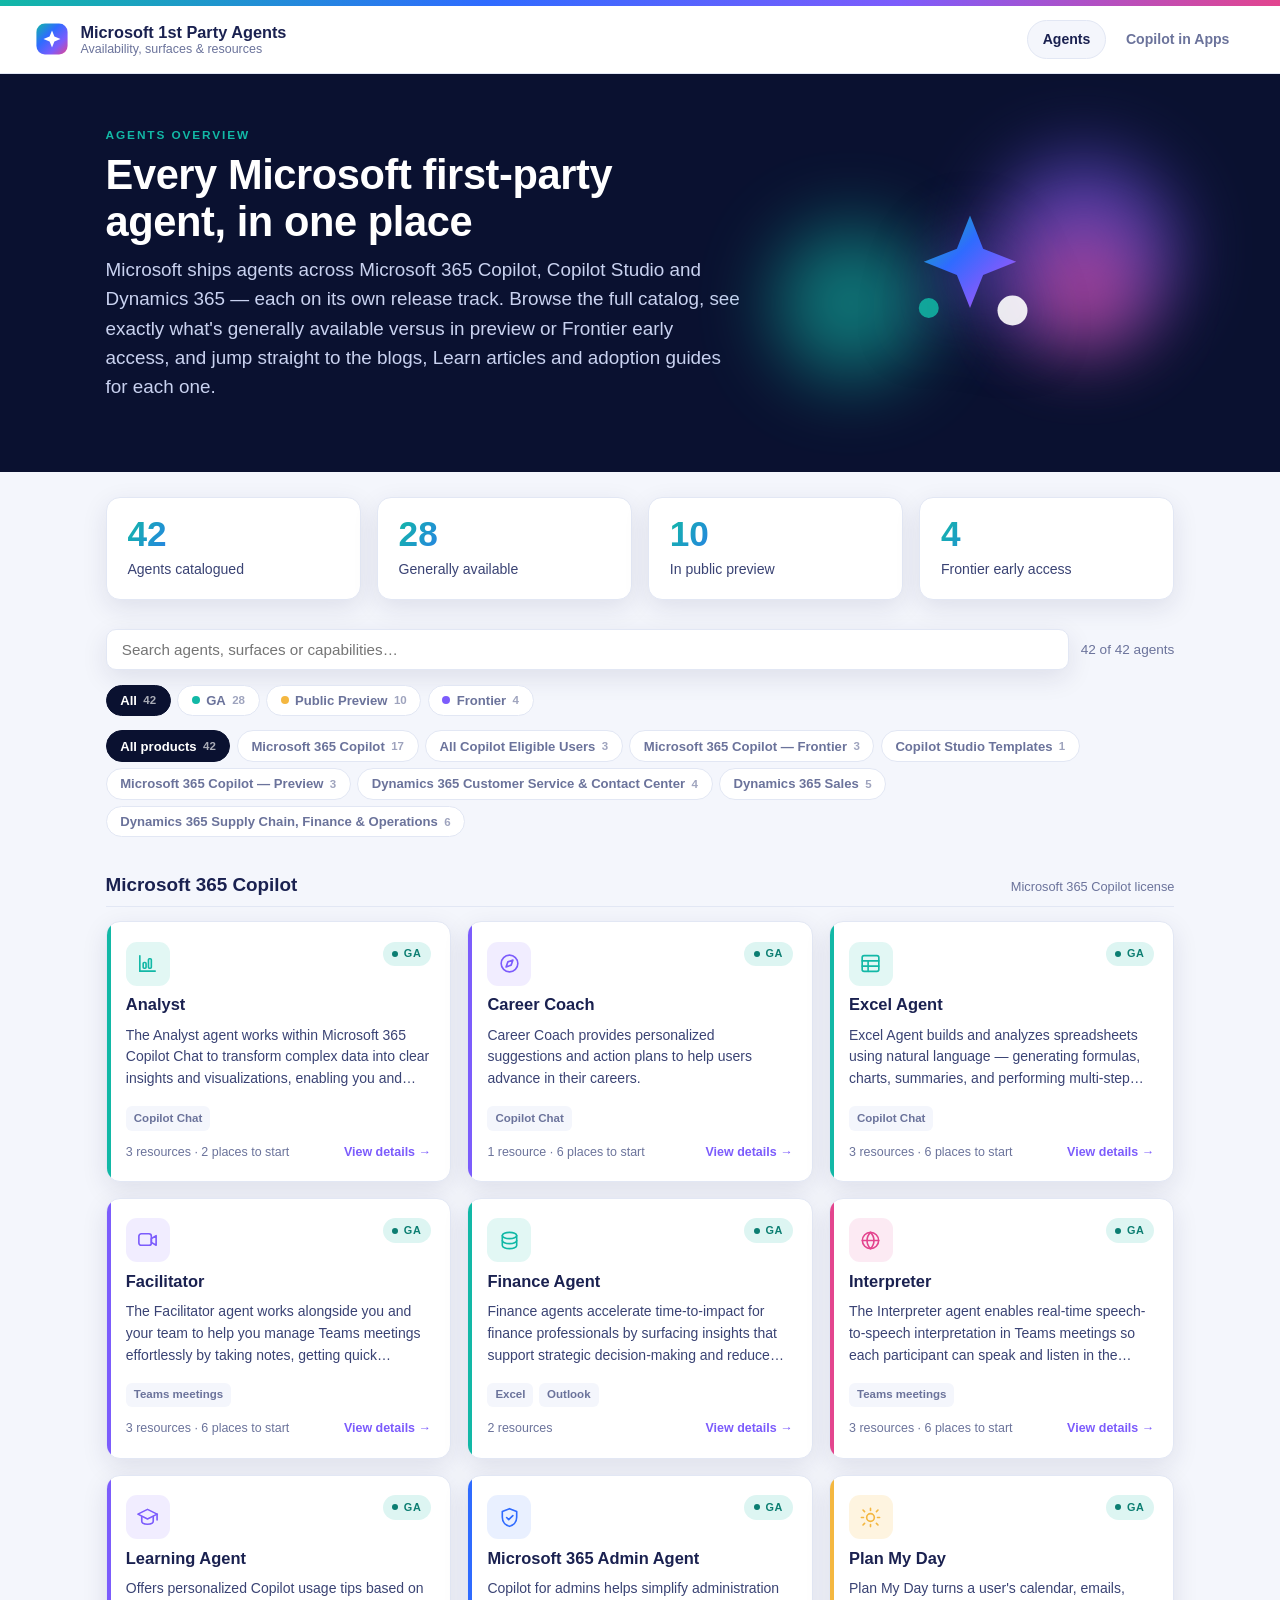
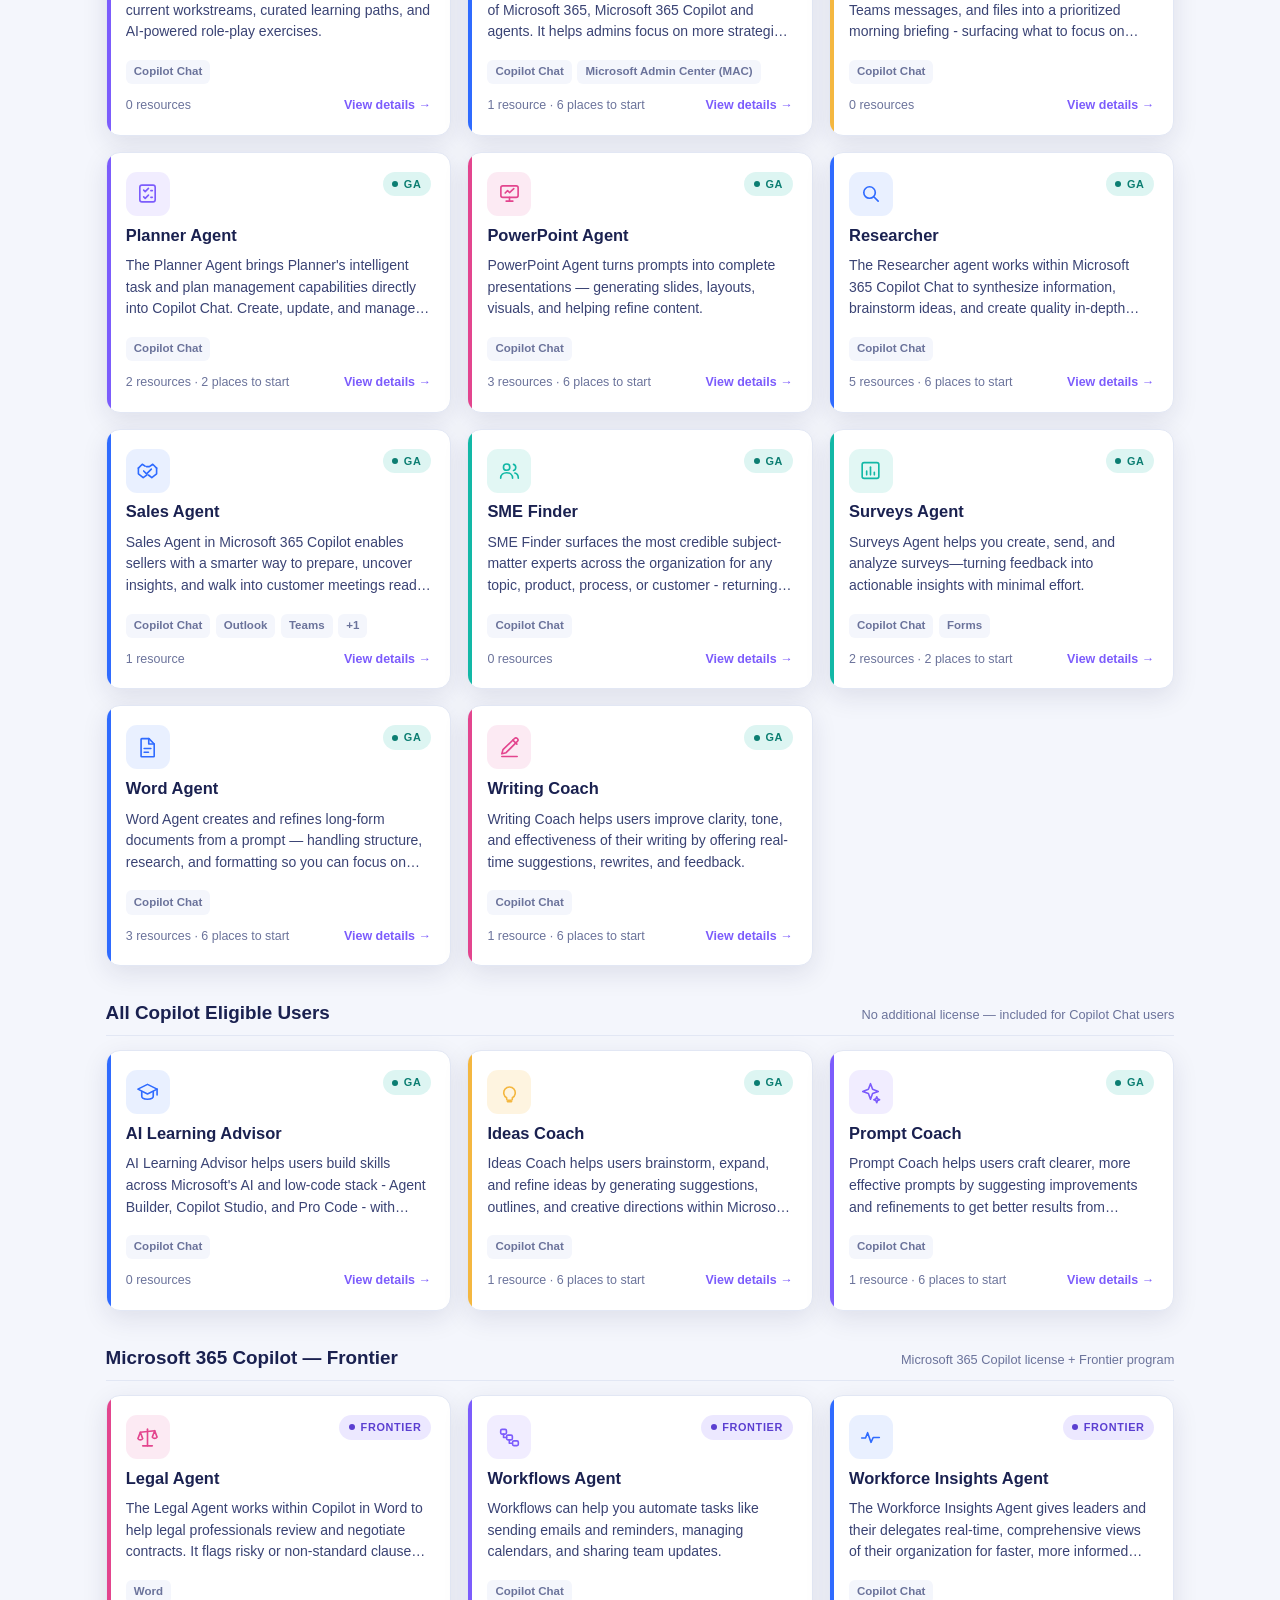
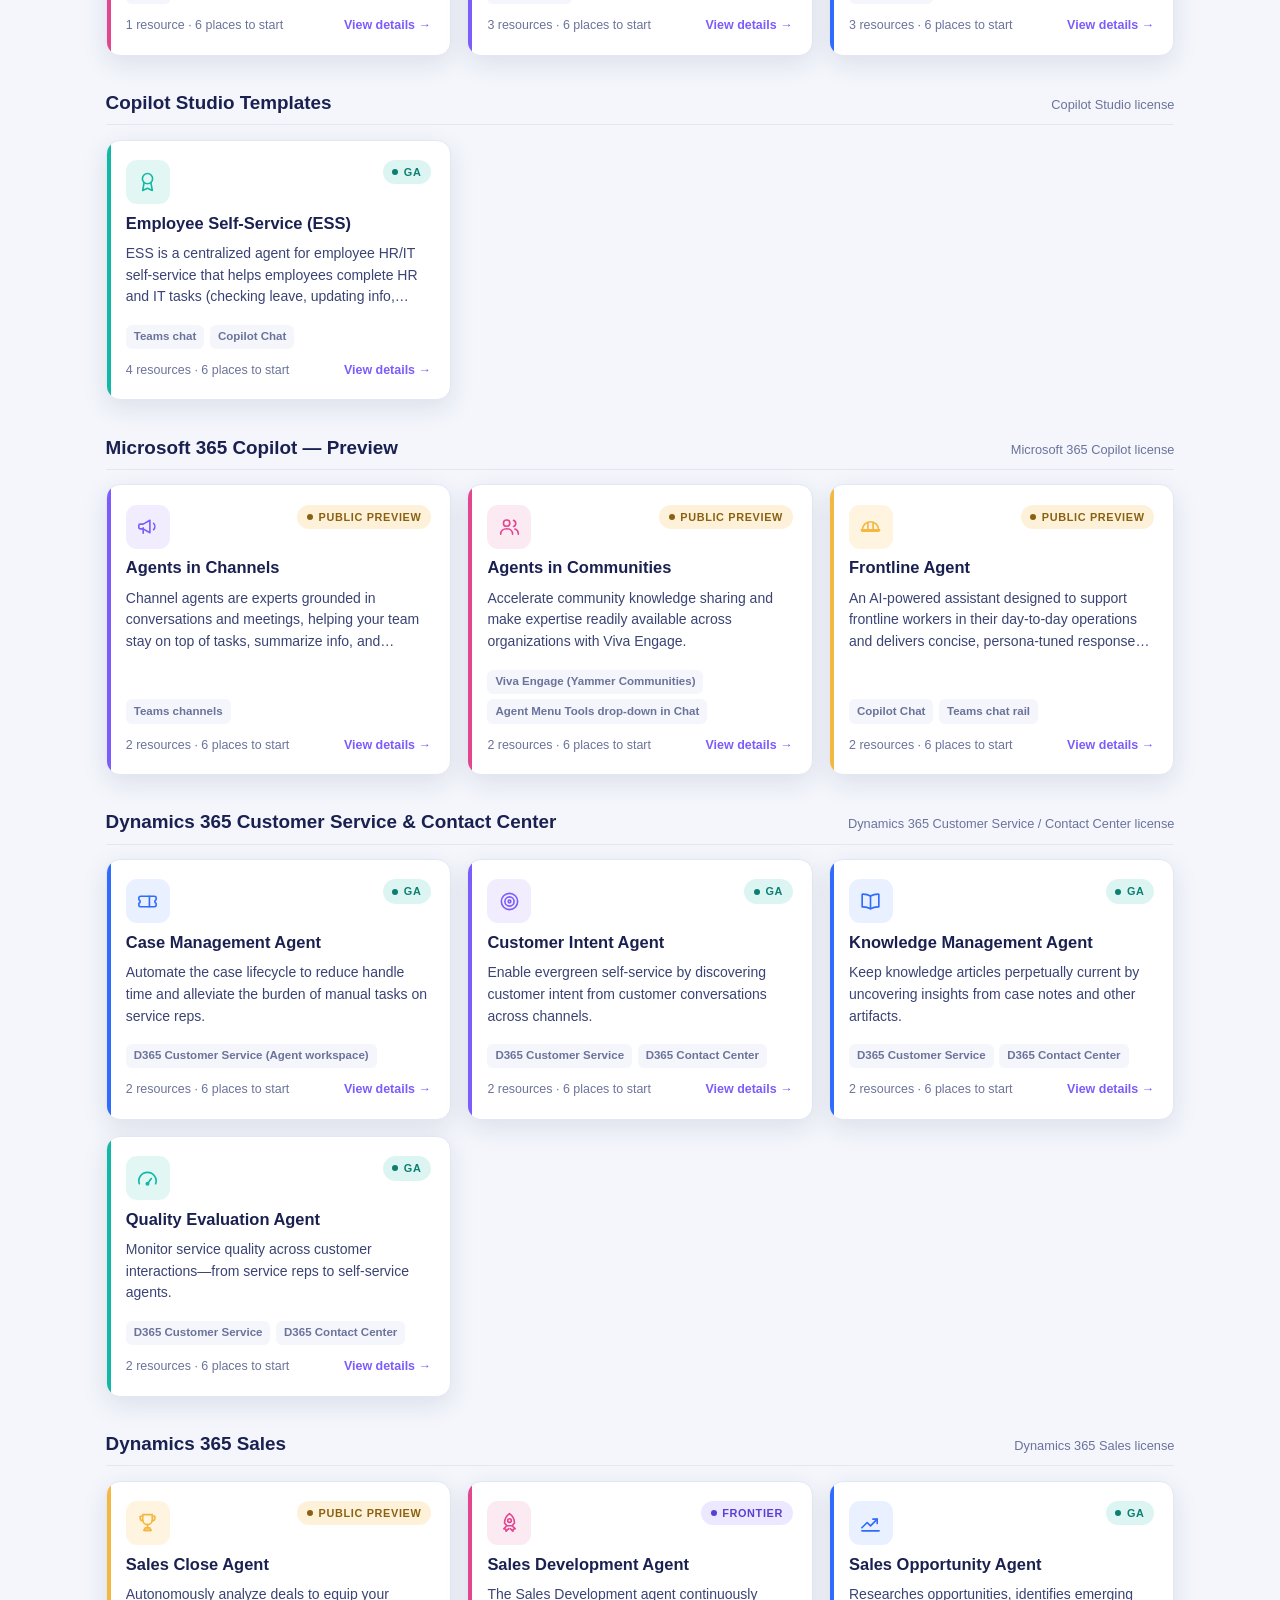
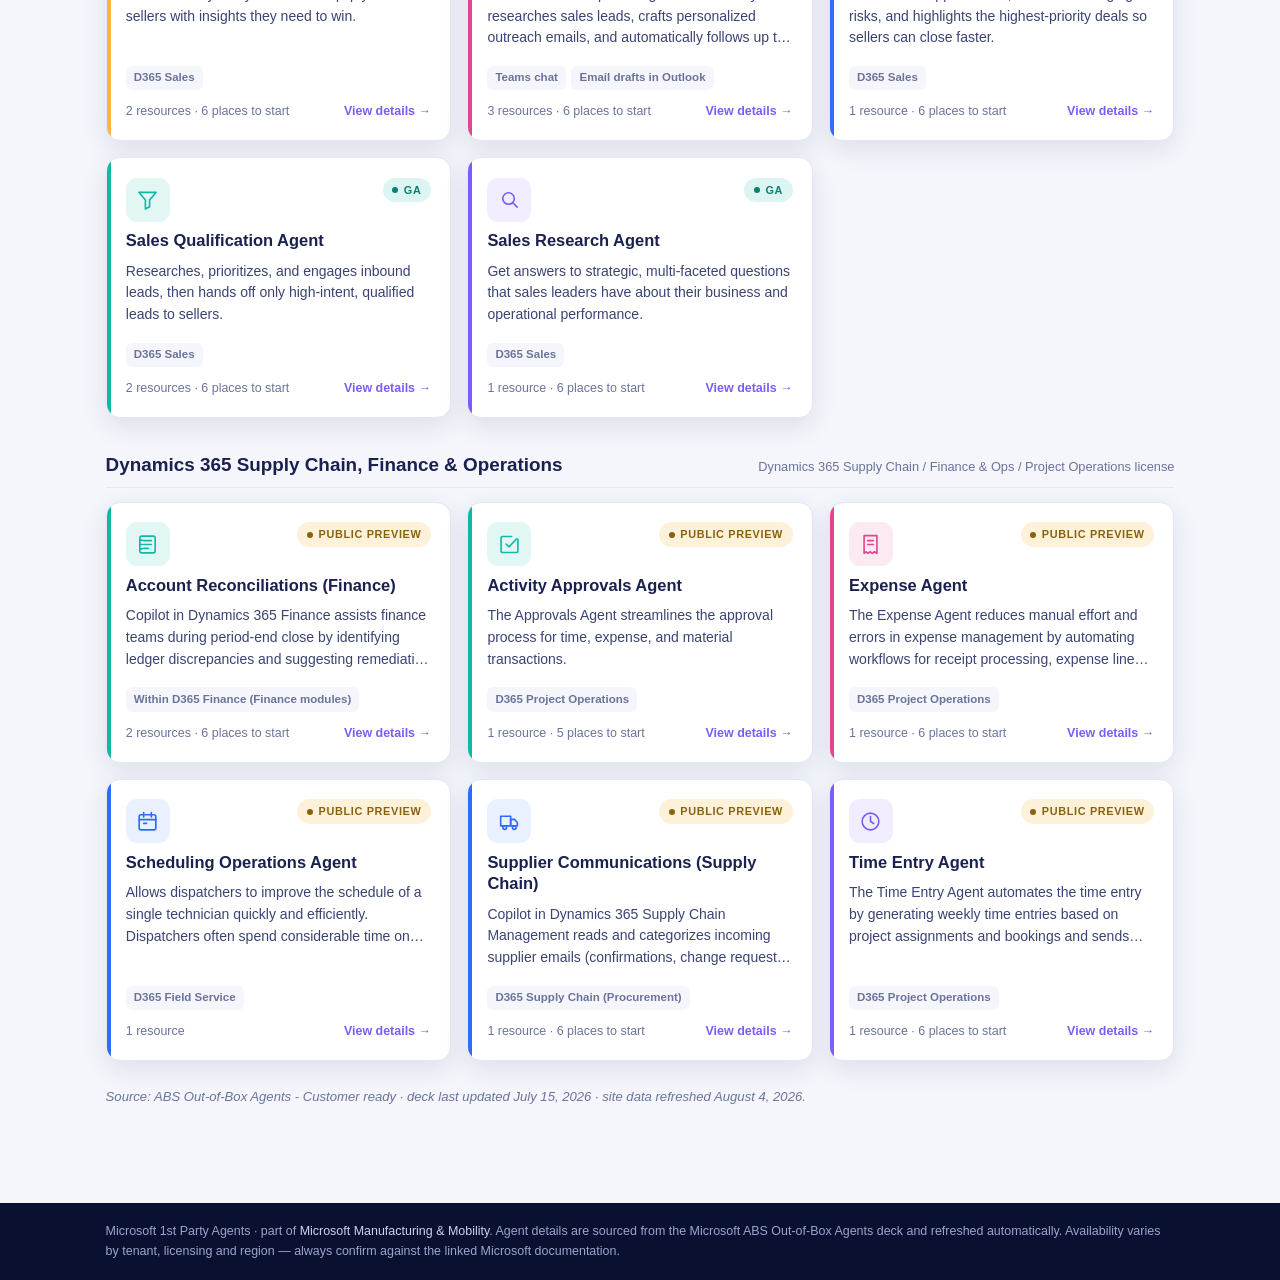
==== index.html @ 52e4d9c3 "Reword agent card and detail labels Cards now read 'places to start' instead of 'capabilities', and " ====
<!DOCTYPE html>
<html lang="en">
<head>
<meta charset="utf-8">
<meta name="viewport" content="width=device-width,initial-scale=1">
<title>Microsoft 1st Party Agents</title>
<meta name="description" content="Catalog of Microsoft's first-party AI agents across Microsoft 365 Copilot, Copilot Studio and Dynamics 365 — with availability status, surfaces and resource links.">
<link rel="icon" href="assets/favicon.svg" type="image/svg+xml">
<link rel="stylesheet" href="assets/css/styles.css?v=20260805">
</head>
<body>
<div class="ribbon"></div>

<header class="site-header">
  <a class="brand" href="#/">
    <svg class="brand-glyph" viewBox="0 0 48 48" fill="none" aria-hidden="true">
      <defs><linearGradient id="bg" x1="0" y1="0" x2="1" y2="1">
        <stop offset="0" stop-color="#12B8A6"/><stop offset=".38" stop-color="#2F6BFF"/>
        <stop offset=".7" stop-color="#7C5CFC"/><stop offset="1" stop-color="#E3458E"/>
      </linearGradient></defs>
      <rect x="2" y="2" width="44" height="44" rx="12" fill="url(#bg)"/>
      <path d="M24 12l3.4 8.6L36 24l-8.6 3.4L24 36l-3.4-8.6L12 24l8.6-3.4z" fill="#fff"/>
    </svg>
    <span class="brand-text">
      <strong>Microsoft 1st Party Agents</strong>
      <span>Availability, surfaces &amp; resources</span>
    </span>
  </a>
  <nav class="site-nav" aria-label="Sections">
    <a href="index.html" aria-current="page" class="is-current">Agents</a>
    <a href="apps.html">Copilot in Apps</a>
  </nav>
</header>

<main class="container">

  <!-- ------------------------------------------------------------- list -->
  <div id="listView" class="view">
    <section class="hero">
      <div class="hero-copy">
        <span class="kicker">Agents Overview</span>
        <h1>Every Microsoft first-party agent, in one place</h1>
        <p class="lead">Microsoft ships agents across Microsoft 365 Copilot, Copilot Studio and
          Dynamics 365 — each on its own release track. Browse the full catalog, see exactly what's
          generally available versus in preview or Frontier early access, and jump straight to the
          blogs, Learn articles and adoption guides for each one.</p>
      </div>
      <div class="hero-art">
        <div class="orb orb-a"></div><div class="orb orb-b"></div><div class="orb orb-c"></div>
        <svg class="hero-glyph" viewBox="0 0 120 120" fill="none" aria-hidden="true">
          <defs><linearGradient id="hg" x1="0" y1="0" x2="1" y2="1">
            <stop offset="0" stop-color="#12B8A6"/><stop offset=".4" stop-color="#2F6BFF"/>
            <stop offset=".72" stop-color="#7C5CFC"/><stop offset="1" stop-color="#E3458E"/>
          </linearGradient></defs>
          <path d="M60 14l10.5 26.5L97 51 70.5 61.5 60 88 49.5 61.5 23 51l26.5-10.5z" fill="url(#hg)"/>
          <circle cx="94" cy="90" r="12" fill="#fff" opacity=".9"/>
          <circle cx="27" cy="88" r="8" fill="#12B8A6" opacity=".85"/>
        </svg>
      </div>
    </section>

    <div id="statRow" class="stat-row"></div>

    <div class="controls">
      <div class="search-row">
        <input id="agentSearch" type="search" placeholder="Search agents, surfaces or capabilities…"
               aria-label="Search agents" autocomplete="off">
        <span id="resultCount" class="result-count"></span>
      </div>
      <div class="filter-group" id="statusChips" role="group" aria-label="Filter by availability">
        <span class="filter-label">Availability</span>
      </div>
      <div class="filter-group" id="groupChips" role="group" aria-label="Filter by product">
        <span class="filter-label">Product</span>
      </div>
    </div>

    <div id="agentGroups"></div>
    <p id="sourceNote" class="source-note"></p>
  </div>

  <!-- ----------------------------------------------------------- detail -->
  <div id="detailView" class="view" hidden></div>

</main>

<footer class="site-footer">
  <p>Microsoft 1st Party Agents &middot; part of
    <a href="https://www.mfg-365.com">Microsoft Manufacturing &amp; Mobility</a>.
    Agent details are sourced from the Microsoft ABS Out-of-Box Agents deck and refreshed automatically.
    Availability varies by tenant, licensing and region — always confirm against the linked Microsoft documentation.</p>
</footer>

<script type="module" src="assets/js/app.js?v=20260805"></script>
</body>
</html>
---- assets/css/styles.css ----
/* Microsoft 1st Party Agents — mfg-365 design system
   Tokens mirror copilot-frontier-coe-site/assets/css/styles.css so the app
   reads as a sibling of the other mfg-365 properties. */
:root{
  --teal:#12B8A6; --blue:#2F6BFF; --purple:#7C5CFC; --pink:#E3458E; --amber:#F4B740;
  --navy:#0A1130; --navy2:#141C44;
  --ink:#1A2150; --body:#3A4374; --muted:#6B739B;
  --light:#F4F6FC; --card:#FFFFFF; --hair:#E2E7F4;
  --grad:linear-gradient(120deg,#12B8A6 0%,#2F6BFF 38%,#7C5CFC 70%,#E3458E 100%);
  --radius:14px; --shadow:0 8px 26px rgba(26,33,80,.10);
  --maxw:1120px;
  --font:"Segoe UI",-apple-system,BlinkMacSystemFont,Roboto,Helvetica,Arial,sans-serif;
}
*{box-sizing:border-box;margin:0;padding:0}
html{scroll-behavior:smooth;overflow-x:clip;scroll-padding-top:120px}
body{font-family:var(--font);color:var(--body);background:var(--light);line-height:1.55;
  -webkit-font-smoothing:antialiased;overflow-x:clip}
a{color:var(--blue);text-decoration:none}
a:hover{text-decoration:underline}
[hidden]{display:none !important}

.ribbon{height:6px;background:var(--grad)}

/* Header */
.site-header{display:flex;align-items:center;justify-content:space-between;gap:1rem;
  padding:.9rem clamp(1rem,4vw,2.2rem);background:#fff;border-bottom:1px solid var(--hair);
  position:sticky;top:0;z-index:50}
.brand{display:flex;align-items:center;gap:.7rem;color:inherit}
.brand:hover{text-decoration:none}
.brand-glyph{width:34px;height:34px;flex:0 0 auto}
.brand-text{display:flex;flex-direction:column;line-height:1.15}
.brand-text strong{color:var(--ink);font-size:1.02rem}
.brand-text span{color:var(--muted);font-size:.78rem}
.header-cta{font-size:.85rem;font-weight:600;color:var(--purple);white-space:nowrap}

/* Section nav */
.site-nav{display:flex;gap:.3rem;align-items:center;flex-wrap:wrap}
.site-nav a{font-size:.88rem;font-weight:600;color:var(--muted);padding:.45rem .9rem;
  border-radius:20px;border:1px solid transparent;white-space:nowrap;
  transition:background .15s,color .15s,border-color .15s}
.site-nav a:hover{color:var(--ink);background:var(--light);text-decoration:none}
.site-nav a.is-current{color:var(--ink);background:var(--light);border-color:var(--hair)}

/* Roadmap + blog cards */
.rm-meta-row{display:flex;gap:.5rem;flex-wrap:wrap;margin-bottom:1rem}
.count-badge{display:inline-flex;align-items:center;gap:.4rem;background:#fff;border:1px solid var(--hair);
  border-radius:20px;padding:.35rem .85rem;font-size:.8rem;font-weight:600;color:var(--ink);box-shadow:var(--shadow)}
a.count-badge{color:var(--purple)}
a.count-badge:hover{text-decoration:none;border-color:#C9D2F0}
.count-badge i{width:9px;height:9px;border-radius:50%;display:inline-block;flex:0 0 auto}
.dot-dev{background:var(--blue)}.dot-roll{background:var(--amber)}.dot-launch{background:var(--teal)}

/* Clickable roadmap status filters */
button.chip-toggle{appearance:none;cursor:pointer;font-family:inherit;
  transition:background .15s,color .15s,border-color .15s}
button.chip-toggle:hover{border-color:#C9D2F0;background:var(--light)}
button.chip-toggle.is-active{background:var(--navy);color:#fff;border-color:var(--navy)}
button.chip-toggle:focus-visible{outline:2px solid var(--purple);outline-offset:2px}
.chip-toggle .chip-n{font-size:.72rem;font-weight:700;opacity:.65}
.chip-toggle.is-active .chip-n{opacity:.8}
.rm-empty{text-align:center;color:var(--muted);padding:2rem 1rem;font-size:.9rem}

.roadmap-list{display:grid;gap:.8rem}
.rm-card{background:#fff;border:1px solid var(--hair);border-radius:12px;padding:1.1rem 1.2rem;
  box-shadow:var(--shadow);border-left:5px solid var(--blue)}
.rm-card[data-s="Rolling out"]{border-left-color:var(--amber)}
.rm-card[data-s="Launched"]{border-left-color:var(--teal)}
.rm-card.blog-card{border-left-color:var(--purple)}
.rm-head{display:flex;justify-content:space-between;gap:1rem;align-items:flex-start;margin-bottom:.4rem}
.rm-title{color:var(--ink);font-size:1rem;font-weight:600;line-height:1.35}
.rm-title a{color:var(--ink)}
.rm-status{flex:0 0 auto;font-size:.7rem;font-weight:700;letter-spacing:.05em;text-transform:uppercase;
  padding:.25rem .6rem;border-radius:20px;white-space:nowrap}
.s-dev{background:rgba(47,107,255,.12);color:var(--blue)}
.s-roll{background:rgba(244,183,64,.20);color:#8A6110}
.s-launch{background:rgba(18,184,166,.14);color:#0C7E72}
.rm-date{flex:0 0 auto;font-size:.78rem;color:var(--muted);white-space:nowrap}
.rm-desc{font-size:.88rem;color:var(--body);margin-bottom:.6rem;line-height:1.55}
.rm-meta{display:flex;gap:.4rem;flex-wrap:wrap;font-size:.72rem;color:var(--muted)}
.rm-meta .m{background:var(--light);border-radius:6px;padding:.2rem .5rem}

/* Layout */
.container{max-width:var(--maxw);margin:0 auto;padding:clamp(1.4rem,4vw,2.8rem) clamp(1rem,4vw,1.6rem) 4rem}
.view{animation:fade .3s ease}
@keyframes fade{from{opacity:0;transform:translateY(8px)}to{opacity:1;transform:none}}

.kicker{display:inline-block;font-size:.74rem;font-weight:700;letter-spacing:.16em;
  text-transform:uppercase;color:var(--purple);margin-bottom:.5rem}
h1{font-size:clamp(1.8rem,4vw,2.6rem);color:var(--ink);line-height:1.12;letter-spacing:-.01em;margin-bottom:.6rem}
.lead{font-size:clamp(1rem,2vw,1.18rem);color:var(--body);max-width:64ch;margin-bottom:1.4rem}
.section-title{color:var(--ink);font-size:1.3rem;margin:2.4rem 0 1rem}
.muted{color:var(--muted)}
.source-note{font-size:.82rem;color:var(--muted);margin-top:1.6rem;font-style:italic}

/* Hero */
.hero{display:grid;grid-template-columns:1.4fr .9fr;gap:1.5rem;align-items:center;
  background:var(--navy);
  margin-left:calc(50% - 50vw);margin-right:calc(50% - 50vw);
  margin-top:calc(clamp(1.4rem,4vw,2.8rem) * -1);
  padding:clamp(2rem,5vw,3rem) max(clamp(1rem,4vw,1.6rem), calc((100vw - var(--maxw)) / 2 + 1.6rem));
  color:#fff;overflow:hidden;position:relative}
.hero .kicker{color:var(--teal)}
.hero-copy h1{color:#fff}
.hero .lead{color:#C9D2F0}
.hero-art{position:relative;height:210px;display:flex;align-items:center;justify-content:center}
.hero-glyph{width:150px;filter:drop-shadow(0 10px 30px rgba(124,92,252,.5));position:relative;z-index:2}
.orb{position:absolute;border-radius:50%;filter:blur(38px);opacity:.6}
.orb-a{width:180px;height:180px;background:var(--purple);top:-10px;right:0}
.orb-b{width:150px;height:150px;background:var(--teal);bottom:0;left:10px}
.orb-c{width:120px;height:120px;background:var(--pink);bottom:30px;right:30px}

/* Stats */
.stat-row{display:grid;grid-template-columns:repeat(4,1fr);gap:1rem;margin-top:1.6rem}
.stat{background:#fff;border:1px solid var(--hair);border-radius:var(--radius);padding:1.1rem 1.3rem;box-shadow:var(--shadow)}
.stat-num{display:block;font-size:2.2rem;font-weight:700;line-height:1;
  background:var(--grad);-webkit-background-clip:text;background-clip:text;color:transparent;margin-bottom:.35rem}
.stat-lbl{font-size:.88rem;color:var(--body)}

/* Controls */
.controls{display:flex;flex-direction:column;gap:.9rem;margin:1.8rem 0 1.4rem}
.search-row{display:flex;gap:.7rem;flex-wrap:wrap;align-items:center}
#agentSearch,#appSearch{flex:1;min-width:240px;border:1px solid var(--hair);border-radius:10px;padding:.7rem .95rem;
  font-family:inherit;font-size:.95rem;color:var(--ink);background:#fff;box-shadow:var(--shadow)}
#agentSearch:focus,#appSearch:focus{outline:2px solid var(--purple);outline-offset:1px}
.result-count{font-size:.85rem;color:var(--muted);white-space:nowrap}
.filter-group{display:flex;gap:.4rem;flex-wrap:wrap;align-items:center}
.filter-label{font-size:.72rem;font-weight:700;letter-spacing:.12em;text-transform:uppercase;
  color:var(--muted);margin-right:.2rem}
.chip{appearance:none;border:1px solid var(--hair);background:#fff;cursor:pointer;font-family:inherit;
  font-size:.82rem;font-weight:600;color:var(--muted);padding:.45rem .85rem;border-radius:20px;
  display:inline-flex;align-items:center;gap:.4rem;transition:background .15s,color .15s,border-color .15s}
.chip:hover{color:var(--ink);border-color:#C9D2F0}
.chip.is-active{background:var(--navy);color:#fff;border-color:var(--navy)}
.chip i{width:8px;height:8px;border-radius:50%;display:inline-block;flex:0 0 auto}
.chip .chip-n{font-size:.72rem;opacity:.65;font-weight:700}

/* Status badges */
.badge{display:inline-flex;align-items:center;gap:.35rem;font-size:.68rem;font-weight:700;
  letter-spacing:.06em;text-transform:uppercase;padding:.24rem .6rem;border-radius:20px;white-space:nowrap}
.badge::before{content:"";width:6px;height:6px;border-radius:50%;background:currentColor}
.badge-ga{background:rgba(18,184,166,.14);color:#0C7E72}
.badge-preview{background:rgba(244,183,64,.20);color:#8A6110}
.badge-frontier{background:rgba(124,92,252,.14);color:#5B3FD1}

/* Agent grid */
.group-block{margin-top:2.2rem}
.group-head{display:flex;align-items:baseline;justify-content:space-between;gap:1rem;flex-wrap:wrap;
  margin-bottom:.9rem;padding-bottom:.6rem;border-bottom:1px solid var(--hair)}
.group-head h2{color:var(--ink);font-size:1.18rem;line-height:1.25}
.group-head .group-lic{font-size:.8rem;color:var(--muted)}

.agent-grid{display:grid;grid-template-columns:repeat(auto-fill,minmax(285px,1fr));gap:1rem}
a.agent-card{display:flex;flex-direction:column;gap:.55rem;background:#fff;border:1px solid var(--hair);
  border-radius:var(--radius);padding:1.2rem;box-shadow:var(--shadow);color:inherit;
  position:relative;overflow:hidden;transition:transform .14s,box-shadow .14s,border-color .14s}
a.agent-card:hover{transform:translateY(-3px);box-shadow:0 14px 34px rgba(26,33,80,.14);
  text-decoration:none;border-color:#CFD8F2}
.agent-card::before{content:"";position:absolute;inset:0 auto 0 0;width:4px;background:var(--acc,var(--blue))}
.agent-card-top{display:flex;align-items:flex-start;justify-content:space-between;gap:.7rem}
.agent-ico{width:44px;height:44px;border-radius:11px;flex:0 0 auto;display:flex;align-items:center;
  justify-content:center;background:var(--acc-soft,rgba(47,107,255,.1));color:var(--acc,var(--blue))}
.agent-ico svg{width:23px;height:23px}
.agent-card h3{color:var(--ink);font-size:1.03rem;line-height:1.3}
.agent-card p{font-size:.875rem;color:var(--body);
  display:-webkit-box;-webkit-line-clamp:3;line-clamp:3;-webkit-box-orient:vertical;overflow:hidden}
.surface-row{display:flex;gap:.35rem;flex-wrap:wrap;margin-top:auto;padding-top:.5rem}
.surface{font-size:.72rem;font-weight:600;color:var(--muted);background:var(--light);
  border-radius:6px;padding:.2rem .5rem;white-space:nowrap}
.agent-card-foot{display:flex;align-items:center;justify-content:space-between;gap:.6rem;
  font-size:.78rem;color:var(--muted);padding-top:.2rem}
.agent-card-foot .go{font-weight:700;color:var(--purple)}
a.agent-card:hover .go{text-decoration:underline}

.empty{text-align:center;color:var(--muted);padding:3rem 1rem;background:#fff;
  border:1px dashed var(--hair);border-radius:var(--radius);margin-top:1.5rem}

/* Detail view */
.back-link{display:inline-flex;align-items:center;gap:.4rem;font-size:.88rem;font-weight:600;
  color:var(--purple);margin-bottom:1.2rem;background:none;border:none;cursor:pointer;font-family:inherit;padding:0}
.back-link:hover{text-decoration:underline}
.detail-hero{background:var(--navy);border-radius:var(--radius);padding:clamp(1.5rem,4vw,2.2rem);
  color:#fff;position:relative;overflow:hidden;box-shadow:0 14px 40px rgba(10,17,48,.28)}
.detail-hero::before{content:"";position:absolute;left:0;top:0;bottom:0;width:7px;background:var(--acc,var(--blue))}
.detail-hero::after{content:"";position:absolute;right:-70px;top:-70px;width:250px;height:250px;border-radius:50%;
  background:radial-gradient(circle,var(--acc,var(--blue)),transparent 70%);opacity:.35;filter:blur(24px);pointer-events:none}
.detail-head{display:flex;align-items:flex-start;gap:1.1rem;position:relative;z-index:1;flex-wrap:wrap}
.detail-ico{width:64px;height:64px;border-radius:15px;flex:0 0 auto;display:flex;align-items:center;
  justify-content:center;background:rgba(255,255,255,.10);border:1px solid rgba(255,255,255,.18);color:#fff}
.detail-ico svg{width:33px;height:33px}
.detail-title{flex:1;min-width:240px}
.detail-title h1{color:#fff;font-size:clamp(1.5rem,3.5vw,2.1rem);margin-bottom:.5rem}
.detail-badges{display:flex;gap:.5rem;flex-wrap:wrap;align-items:center}
.detail-hero .badge{background:rgba(255,255,255,.14);color:#fff}
.detail-group{font-size:.82rem;color:#C9D2F0}
.detail-desc{color:#C9D2F0;font-size:1.02rem;margin-top:1.1rem;position:relative;z-index:1;max-width:70ch}

.detail-grid{display:grid;grid-template-columns:repeat(auto-fit,minmax(260px,1fr));gap:1rem;margin-top:1.5rem}
.info-card{background:#fff;border:1px solid var(--hair);border-radius:var(--radius);padding:1.2rem;box-shadow:var(--shadow)}
.info-card h3{font-size:.72rem;font-weight:700;letter-spacing:.12em;text-transform:uppercase;
  color:var(--muted);margin-bottom:.7rem}
.info-card ul{list-style:none;display:flex;flex-direction:column;gap:.45rem}
.info-card li{display:flex;align-items:flex-start;gap:.5rem;font-size:.92rem;color:var(--ink)}
.info-card li::before{content:"";width:6px;height:6px;border-radius:50%;background:var(--acc,var(--blue));
  margin-top:.5rem;flex:0 0 auto}

.callout{display:flex;gap:.9rem;align-items:flex-start;background:#fff;border:1px solid var(--hair);
  border-left:5px solid var(--amber);border-radius:var(--radius);padding:1.15rem;margin-top:1.3rem;box-shadow:var(--shadow)}
.callout-mark{flex:0 0 auto;width:30px;height:30px;border-radius:50%;background:rgba(244,183,64,.18);
  display:flex;align-items:center;justify-content:center;font-weight:700;color:#8A6110;font-size:.9rem}
.callout ul{list-style:none;display:flex;flex-direction:column;gap:.4rem}
.callout li{font-size:.92rem;color:var(--body)}

/* Resources */
.res-grid{display:grid;grid-template-columns:repeat(auto-fill,minmax(250px,1fr));gap:.8rem}
a.res-card{display:flex;align-items:center;gap:.8rem;background:#fff;border:1px solid var(--hair);
  border-radius:12px;padding:.95rem 1.05rem;box-shadow:var(--shadow);color:inherit;
  transition:transform .14s,box-shadow .14s}
a.res-card:hover{transform:translateY(-3px);box-shadow:0 14px 30px rgba(26,33,80,.14);text-decoration:none}
.res-ico{width:34px;height:34px;border-radius:9px;flex:0 0 auto;display:flex;align-items:center;
  justify-content:center;background:var(--light);color:var(--purple)}
.res-ico svg{width:18px;height:18px}
.res-body{min-width:0;display:flex;flex-direction:column;gap:.15rem}
.res-body strong{color:var(--ink);font-size:.94rem}
.res-body em{color:var(--body);font-size:.8rem;font-style:normal;line-height:1.4;
  display:-webkit-box;-webkit-line-clamp:2;line-clamp:2;-webkit-box-orient:vertical;overflow:hidden}
.res-body > span{color:var(--muted);font-size:.76rem;overflow:hidden;text-overflow:ellipsis;white-space:nowrap}
a.res-card{align-items:flex-start}

/* Enriched detail sections */
.prose{background:#fff;border:1px solid var(--hair);border-radius:var(--radius);
  padding:1.3rem 1.4rem;box-shadow:var(--shadow);display:flex;flex-direction:column;gap:.8rem}
.prose p{font-size:.97rem;color:var(--body);line-height:1.65;max-width:78ch}

.hl-list{list-style:none;display:grid;grid-template-columns:repeat(auto-fit,minmax(300px,1fr));gap:.7rem}
.hl-list li{display:flex;align-items:flex-start;gap:.65rem;background:#fff;border:1px solid var(--hair);
  border-radius:12px;padding:.9rem 1.05rem;box-shadow:var(--shadow);font-size:.9rem;
  color:var(--body);line-height:1.5}
.hl-list li::before{content:"";flex:0 0 auto;width:16px;height:16px;border-radius:50%;margin-top:.2rem;
  background:var(--acc-soft,rgba(47,107,255,.12));box-shadow:inset 0 0 0 2px var(--acc,var(--blue))}

.lim-list{list-style:none;display:flex;flex-direction:column;gap:.5rem;
  background:#fff;border:1px solid var(--hair);border-left:5px solid var(--muted);
  border-radius:var(--radius);padding:1.1rem 1.3rem;box-shadow:var(--shadow)}
.lim-list li{position:relative;padding-left:1.1rem;font-size:.9rem;color:var(--body);line-height:1.5}
.lim-list li::before{content:"";position:absolute;left:0;top:.55rem;width:5px;height:5px;
  border-radius:50%;background:var(--muted)}

.related-row{display:flex;gap:.5rem;flex-wrap:wrap}
a.related-pill{display:inline-flex;align-items:center;gap:.45rem;background:#fff;border:1px solid var(--hair);
  border-radius:20px;padding:.4rem .85rem;font-size:.85rem;font-weight:600;color:var(--ink);box-shadow:var(--shadow);
  transition:transform .14s,border-color .14s}
a.related-pill:hover{text-decoration:none;border-color:#C9D2F0;transform:translateY(-2px)}
a.related-pill svg{width:15px;height:15px;color:var(--acc,var(--blue))}

/* Footer */
.site-footer{margin-top:2rem;background:var(--navy);color:#9AA4CC}
.site-footer p{max-width:var(--maxw);margin:0 auto;padding:1.2rem clamp(1rem,4vw,1.6rem);font-size:.78rem}
.site-footer a{color:#C9D2F0}

/* Responsive */
@media(max-width:900px){
  .hero{grid-template-columns:1fr}.hero-art{height:150px;order:-1}
  .stat-row{grid-template-columns:repeat(2,1fr)}
}
@media(max-width:640px){
  .stat-row{grid-template-columns:1fr}
  .agent-grid{grid-template-columns:1fr}
  .header-cta{display:none}
  .filter-label{width:100%;margin-bottom:.1rem}
  .site-nav a{padding:.4rem .7rem;font-size:.82rem}
  .brand-text span{display:none}
}
@media(prefers-reduced-motion:reduce){
  *{animation:none !important;transition:none !important}
  html{scroll-behavior:auto}
}
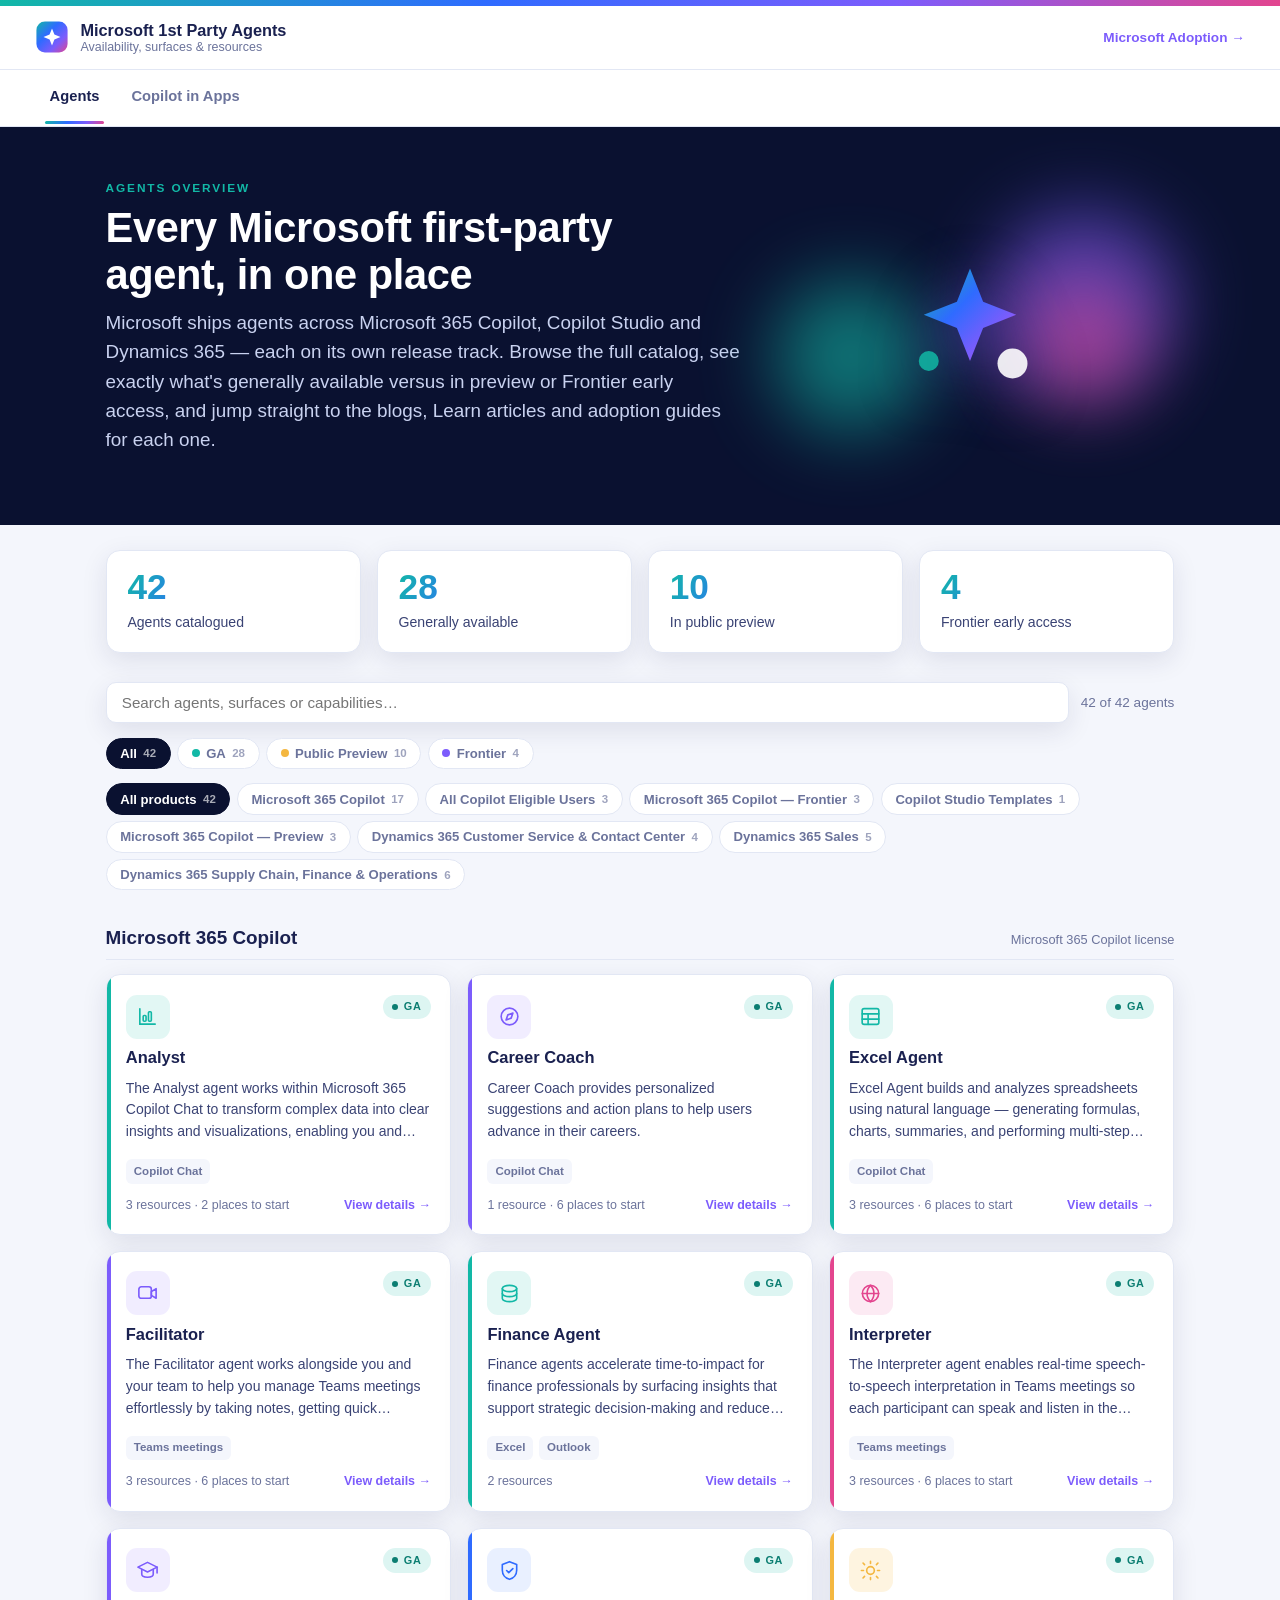
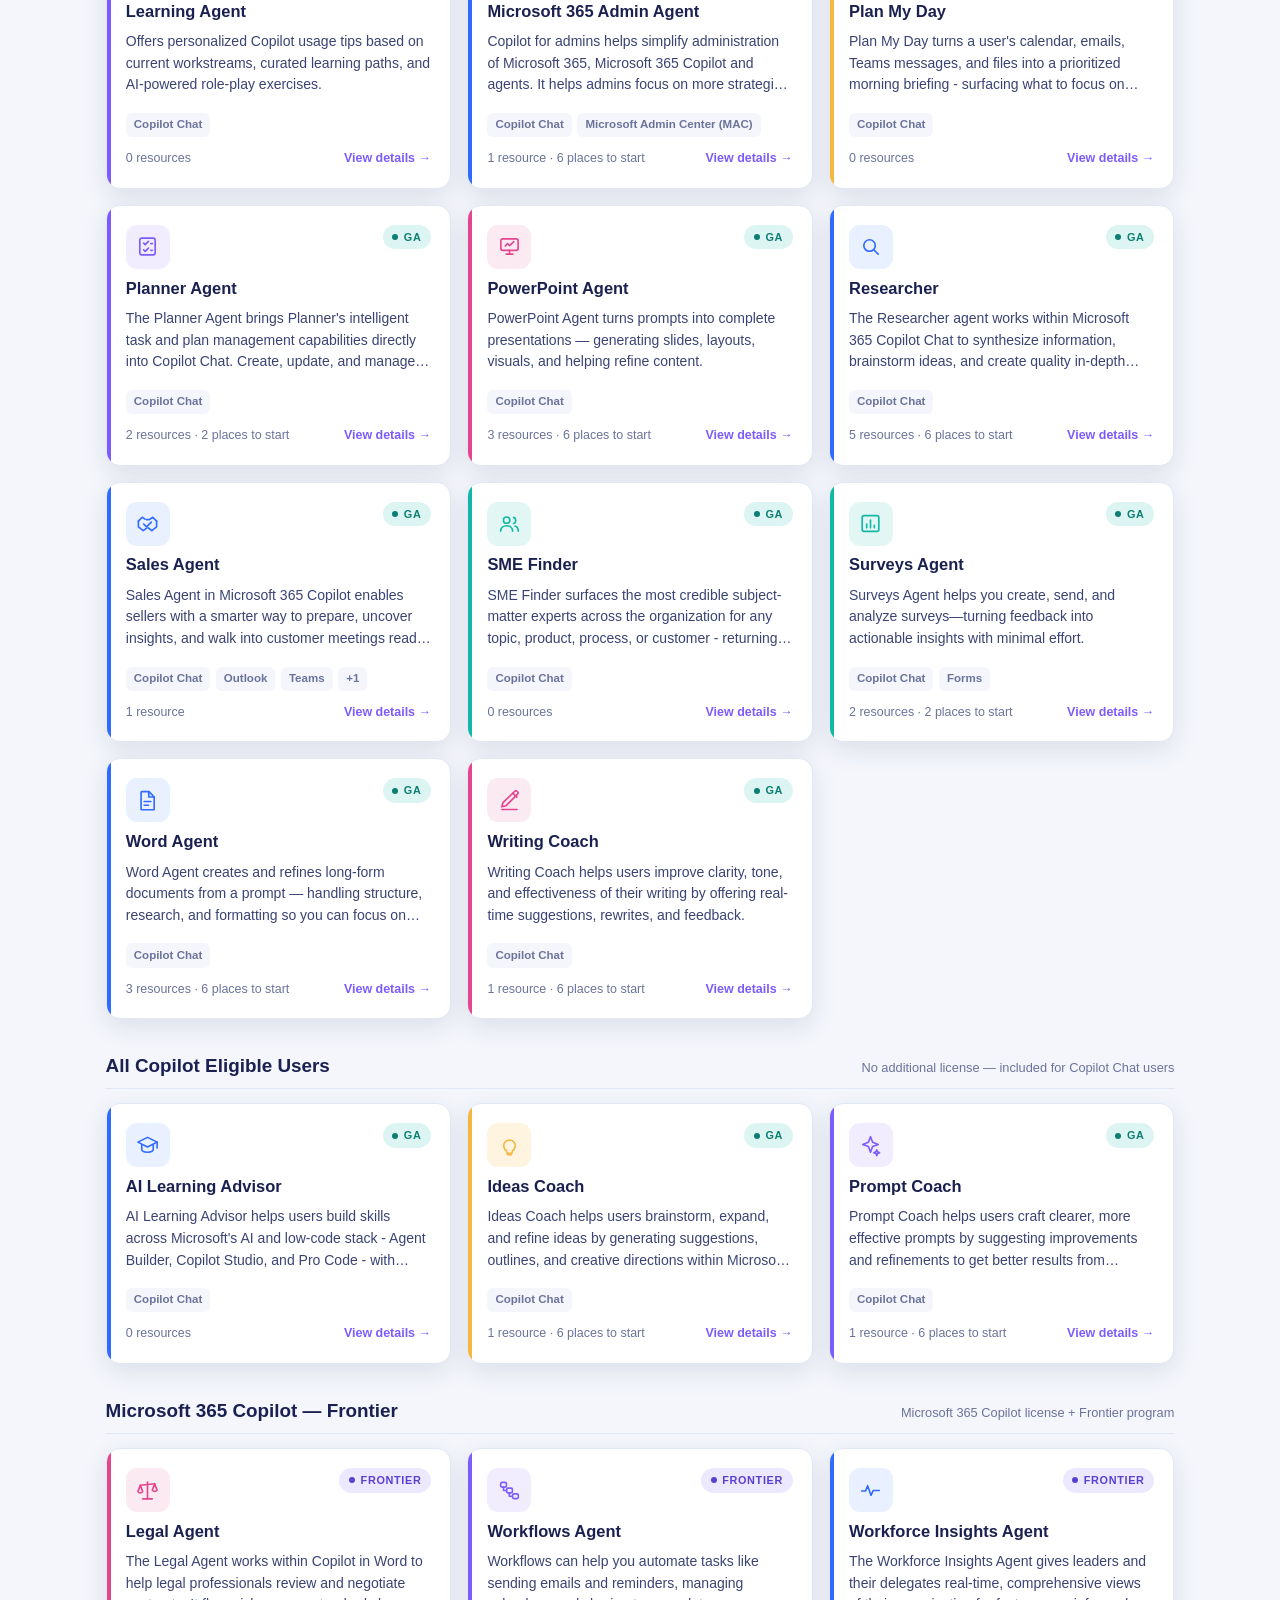
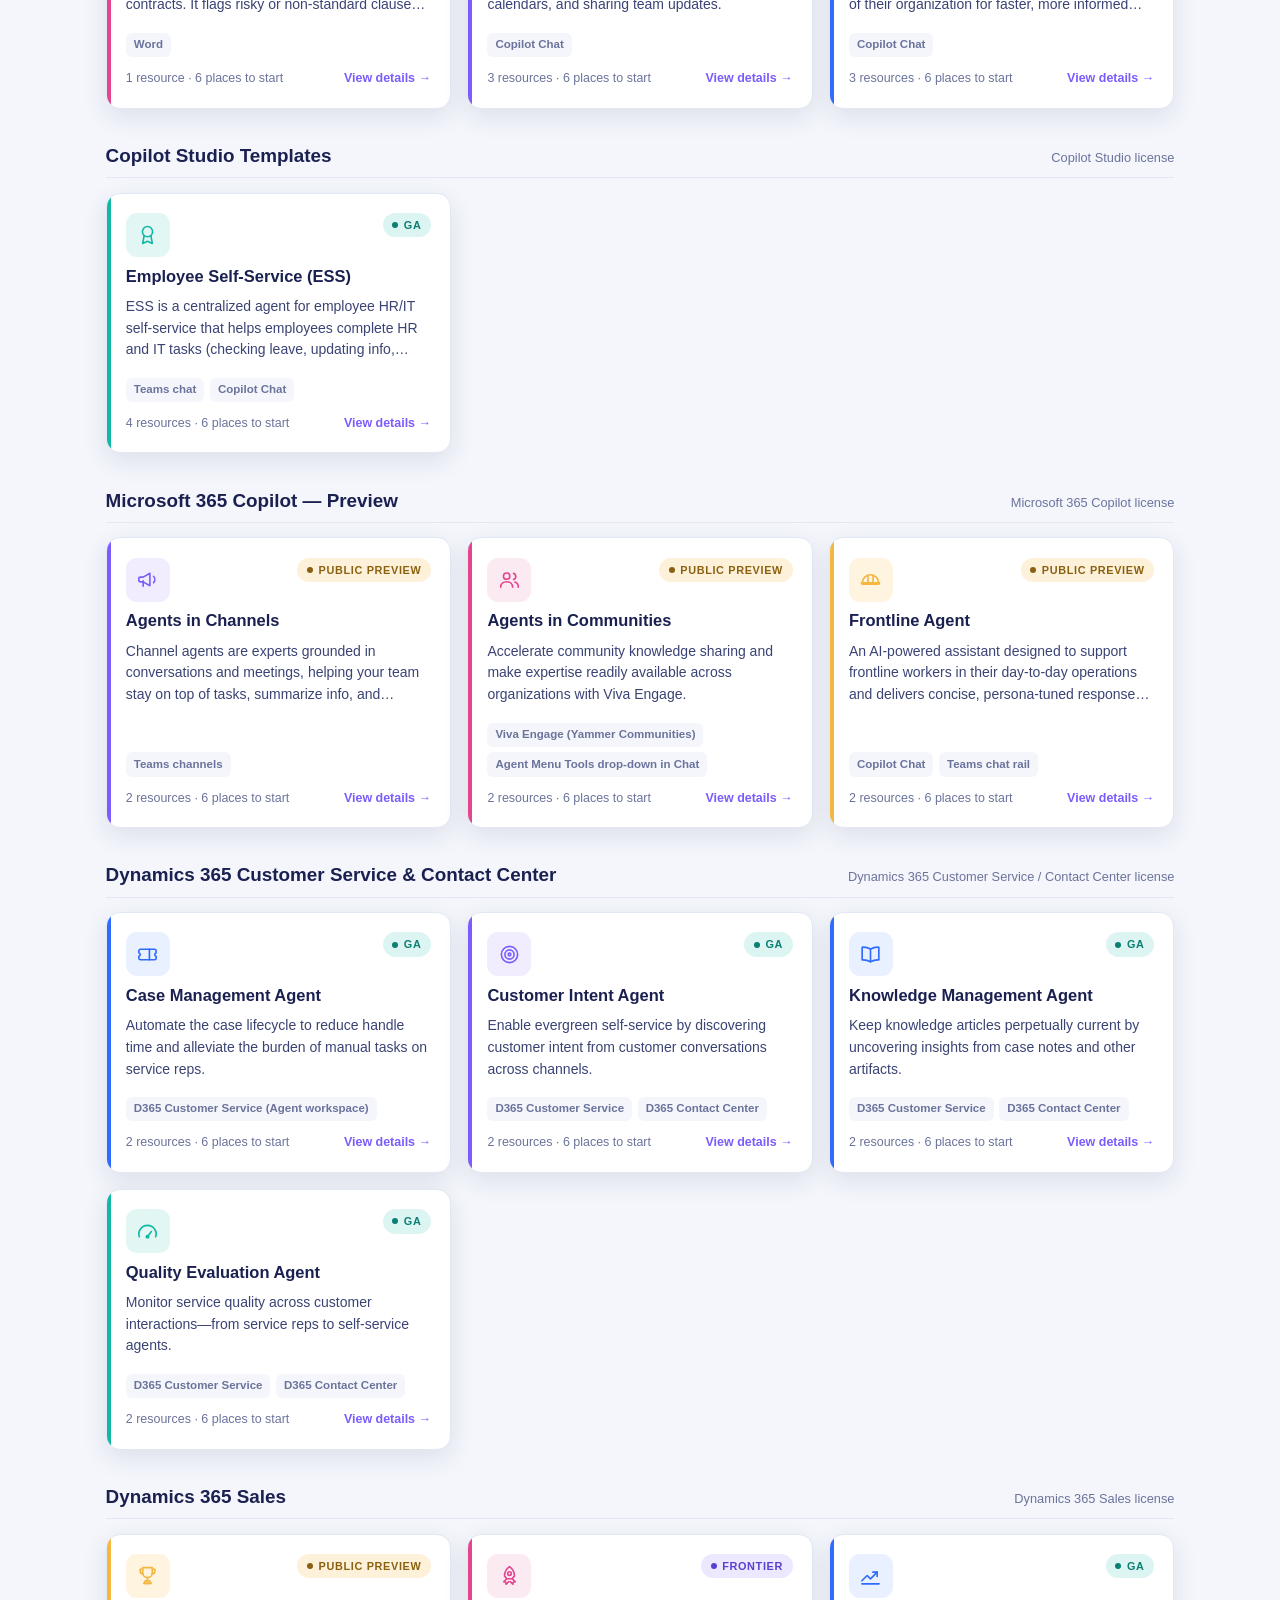
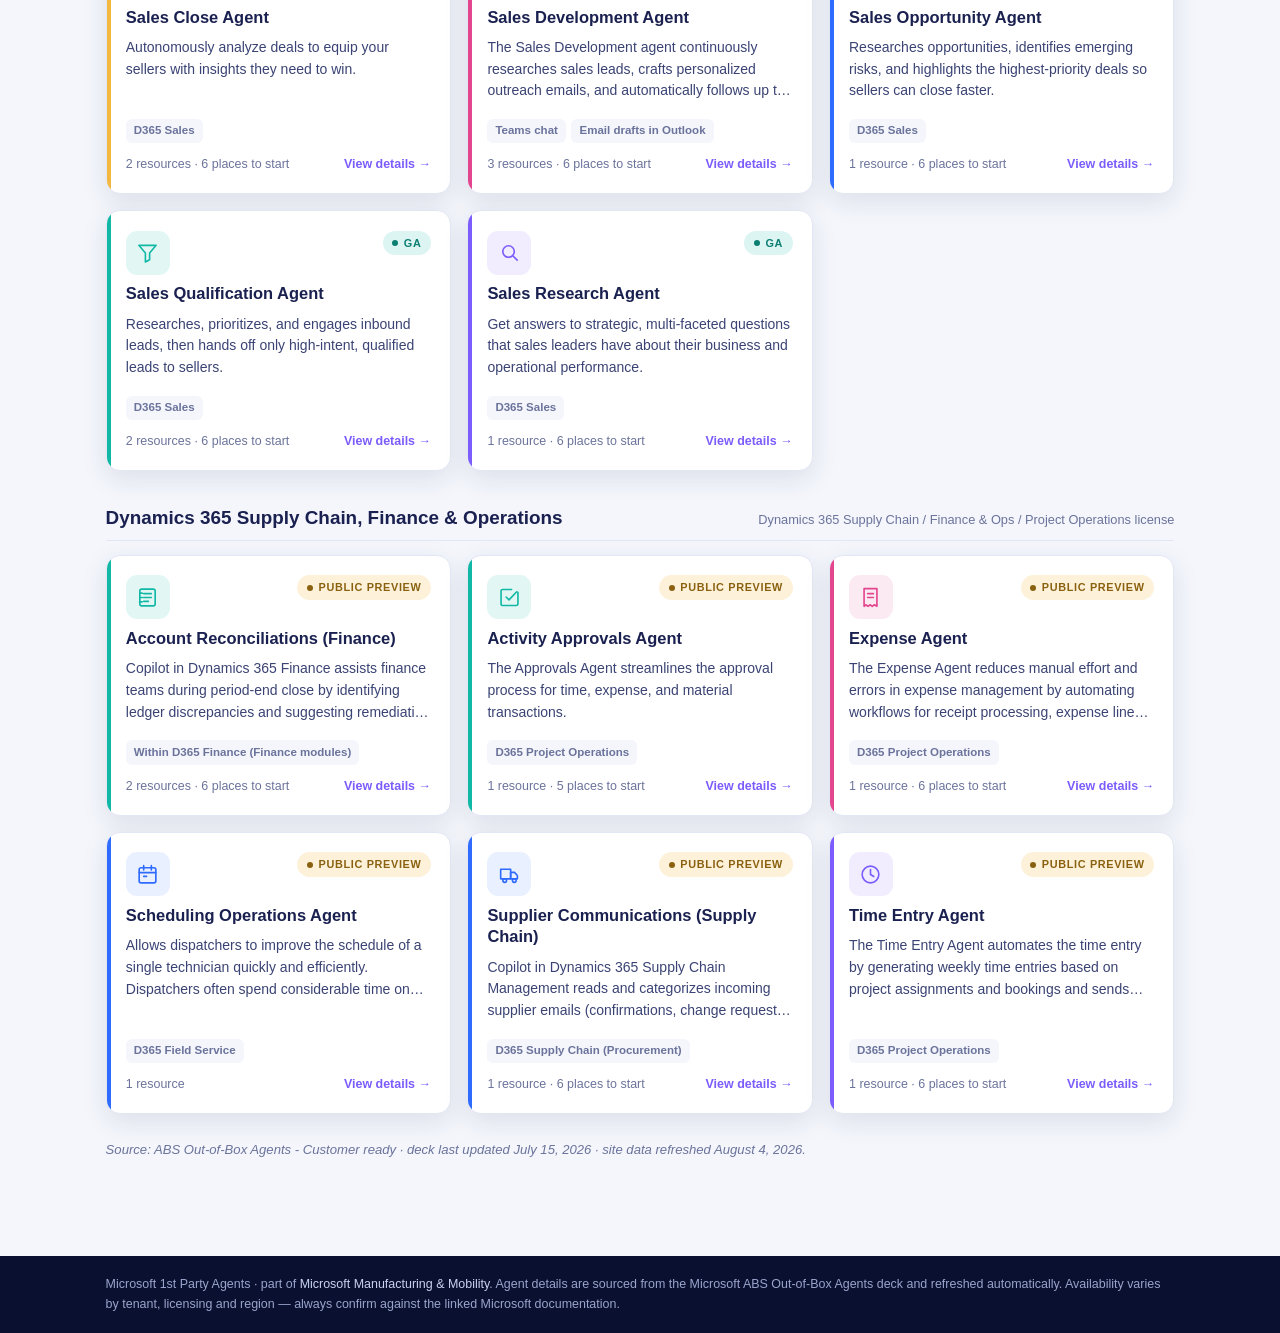
==== commit 10eda016: "Use the shared section tab bar Replaces the header pill nav with the .tabs pattern the other mfg-365" ====
--- a/index.html
+++ b/index.html
@@ -6,7 +6,7 @@
 <title>Microsoft 1st Party Agents</title>
 <meta name="description" content="Catalog of Microsoft's first-party AI agents across Microsoft 365 Copilot, Copilot Studio and Dynamics 365 — with availability status, surfaces and resource links.">
 <link rel="icon" href="assets/favicon.svg" type="image/svg+xml">
-<link rel="stylesheet" href="assets/css/styles.css?v=20260805">
+<link rel="stylesheet" href="assets/css/styles.css?v=20260805b">
 </head>
 <body>
 <div class="ribbon"></div>
@@ -26,11 +26,14 @@
       <span>Availability, surfaces &amp; resources</span>
     </span>
   </a>
-  <nav class="site-nav" aria-label="Sections">
-    <a href="index.html" aria-current="page" class="is-current">Agents</a>
-    <a href="apps.html">Copilot in Apps</a>
-  </nav>
+  <a class="header-cta" href="https://adoption.microsoft.com/en-us/ai-agents/agents-in-microsoft-365/"
+     target="_blank" rel="noopener noreferrer">Microsoft Adoption &rarr;</a>
 </header>
+
+<nav class="tabs" aria-label="Sections">
+  <a class="tab is-active" href="index.html" aria-current="page">Agents</a>
+  <a class="tab" href="apps.html">Copilot in Apps</a>
+</nav>
 
 <main class="container">
 
@@ -91,6 +94,6 @@
     Availability varies by tenant, licensing and region — always confirm against the linked Microsoft documentation.</p>
 </footer>
 
-<script type="module" src="assets/js/app.js?v=20260805"></script>
+<script type="module" src="assets/js/app.js?v=20260805b"></script>
 </body>
 </html>
--- a/assets/css/styles.css
+++ b/assets/css/styles.css
@@ -33,13 +33,21 @@
 .brand-text span{color:var(--muted);font-size:.78rem}
 .header-cta{font-size:.85rem;font-weight:600;color:var(--purple);white-space:nowrap}
 
-/* Section nav */
-.site-nav{display:flex;gap:.3rem;align-items:center;flex-wrap:wrap}
-.site-nav a{font-size:.88rem;font-weight:600;color:var(--muted);padding:.45rem .9rem;
-  border-radius:20px;border:1px solid transparent;white-space:nowrap;
-  transition:background .15s,color .15s,border-color .15s}
-.site-nav a:hover{color:var(--ink);background:var(--light);text-decoration:none}
-.site-nav a.is-current{color:var(--ink);background:var(--light);border-color:var(--hair)}
+/* Section tabs — matches the sibling mfg-365 sites. Sticky below the site
+   header on its own, and below the injected global bar inside the bundle
+   (mfg-global.css raises this to 112px). */
+.tabs{display:flex;gap:.2rem;overflow-x:auto;background:#fff;
+  padding:0 clamp(1rem,4vw,2.2rem);border-bottom:1px solid var(--hair);
+  position:sticky;top:60px;z-index:40;scrollbar-width:none}
+.tabs::-webkit-scrollbar{display:none}
+.tab{appearance:none;border:none;background:none;cursor:pointer;font-family:inherit;
+  font-size:.92rem;font-weight:600;color:var(--muted);padding:.95rem .9rem;
+  border-bottom:3px solid transparent;white-space:nowrap;transition:color .15s;
+  text-decoration:none;position:relative}
+.tab:hover{color:var(--ink);text-decoration:none}
+.tab.is-active{color:var(--ink)}
+.tab.is-active::after{content:"";position:absolute;left:.6rem;right:.6rem;bottom:-1px;
+  height:3px;border-radius:3px;background:var(--grad)}
 
 /* Roadmap + blog cards */
 .rm-meta-row{display:flex;gap:.5rem;flex-wrap:wrap;margin-bottom:1rem}
@@ -267,7 +275,7 @@
   .agent-grid{grid-template-columns:1fr}
   .header-cta{display:none}
   .filter-label{width:100%;margin-bottom:.1rem}
-  .site-nav a{padding:.4rem .7rem;font-size:.82rem}
+  .tabs{top:58px}
   .brand-text span{display:none}
 }
 @media(prefers-reduced-motion:reduce){
